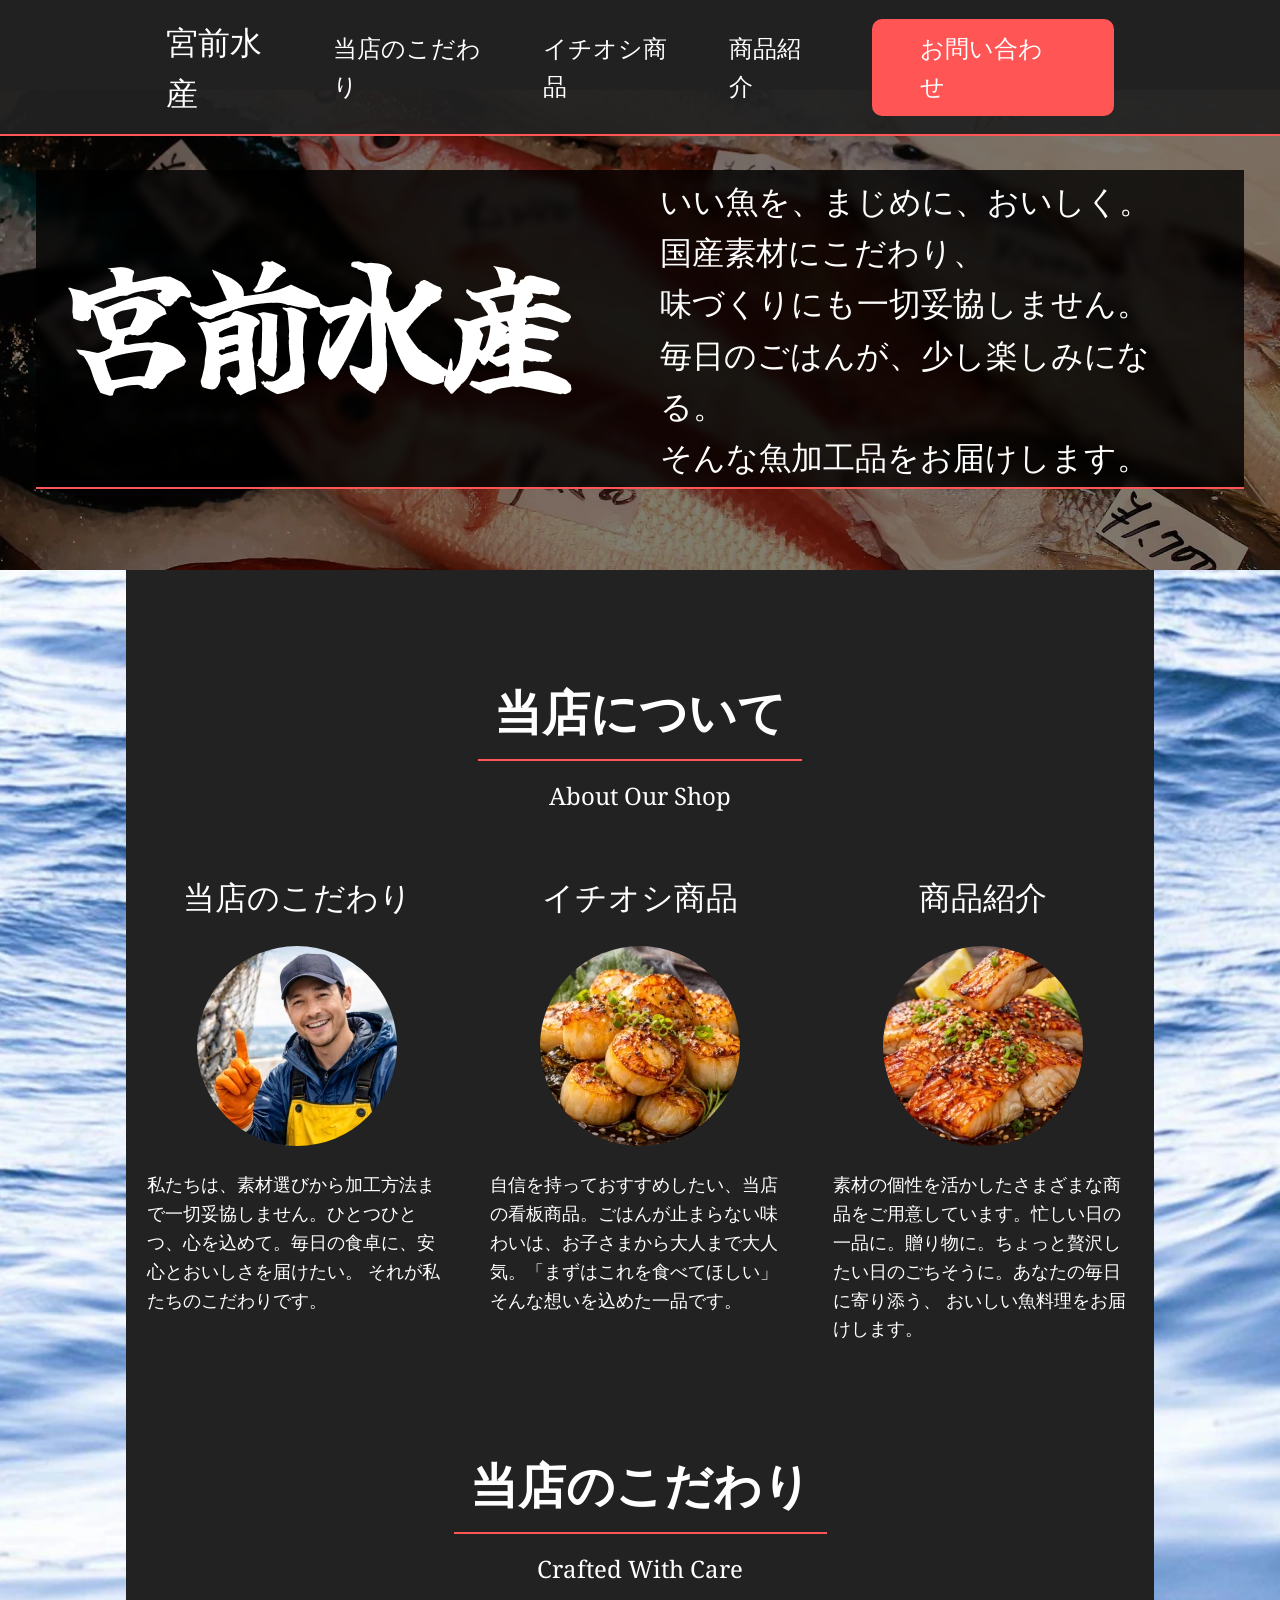
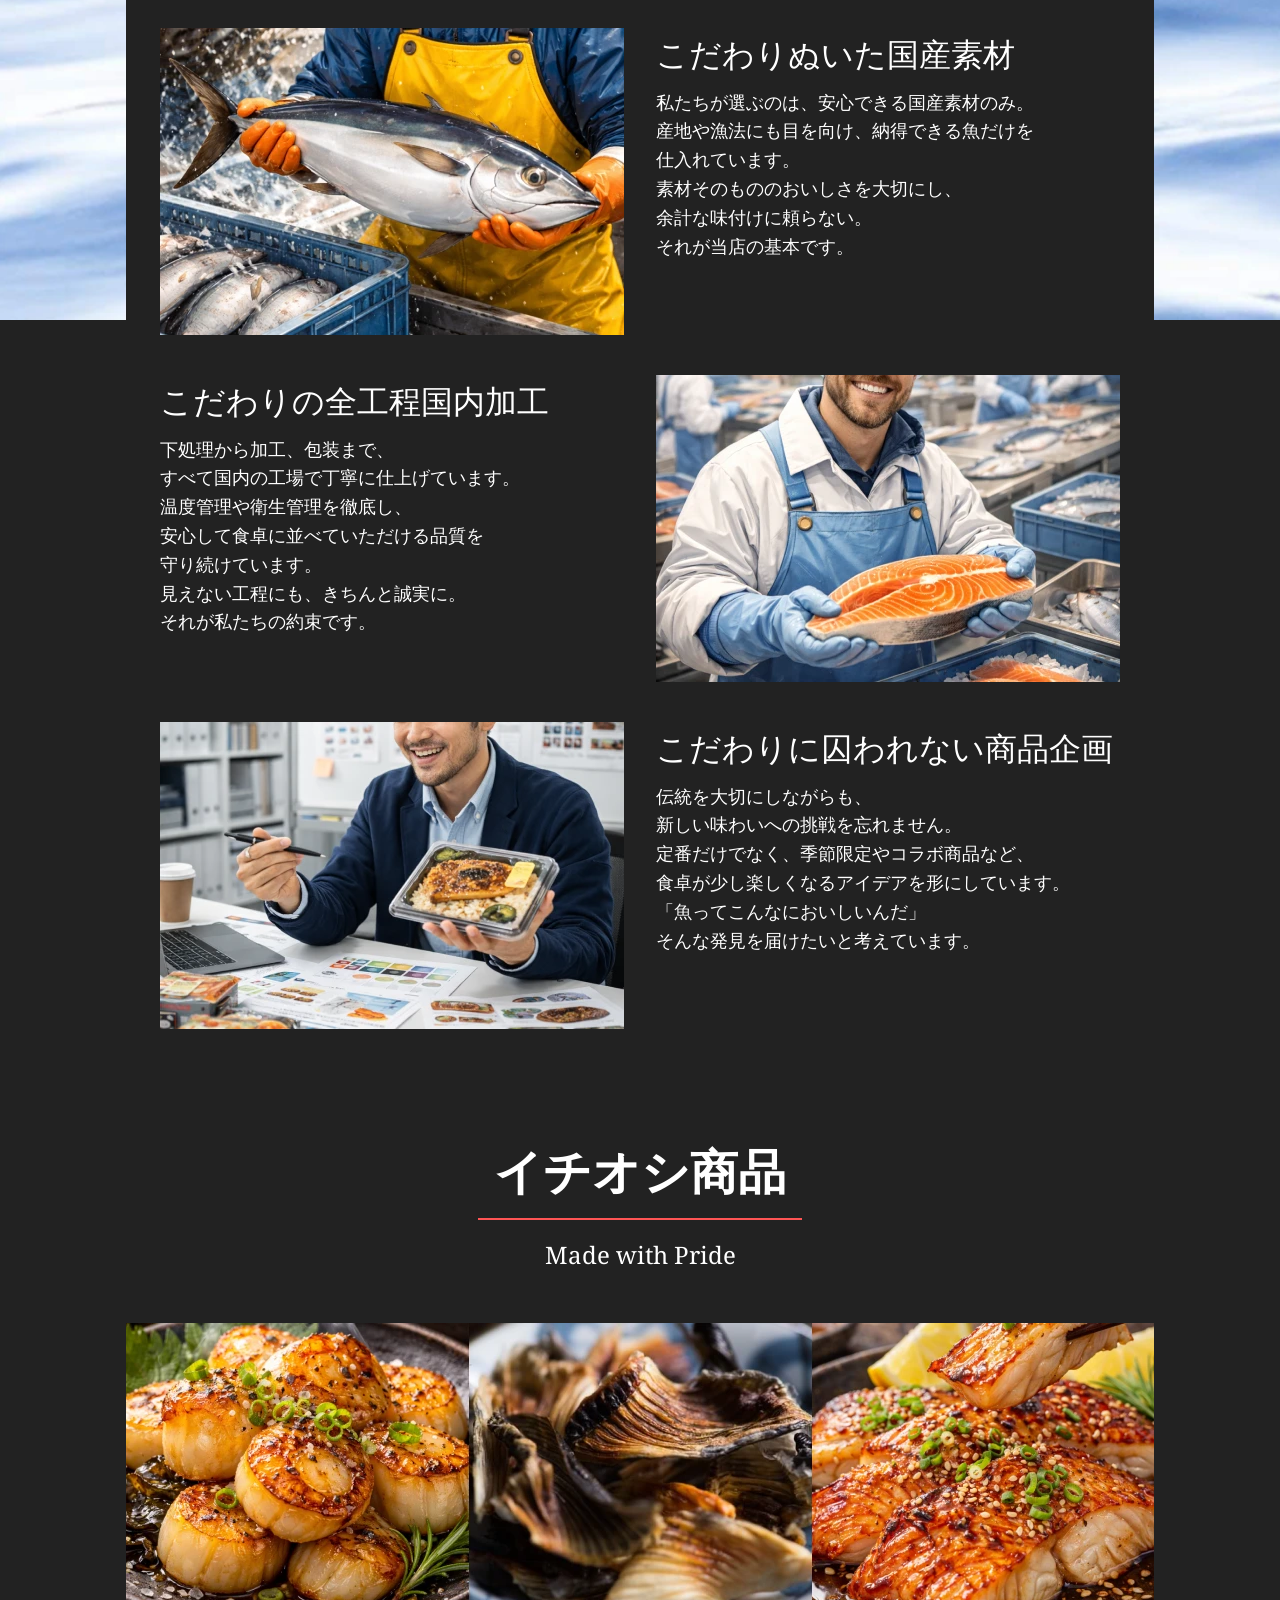
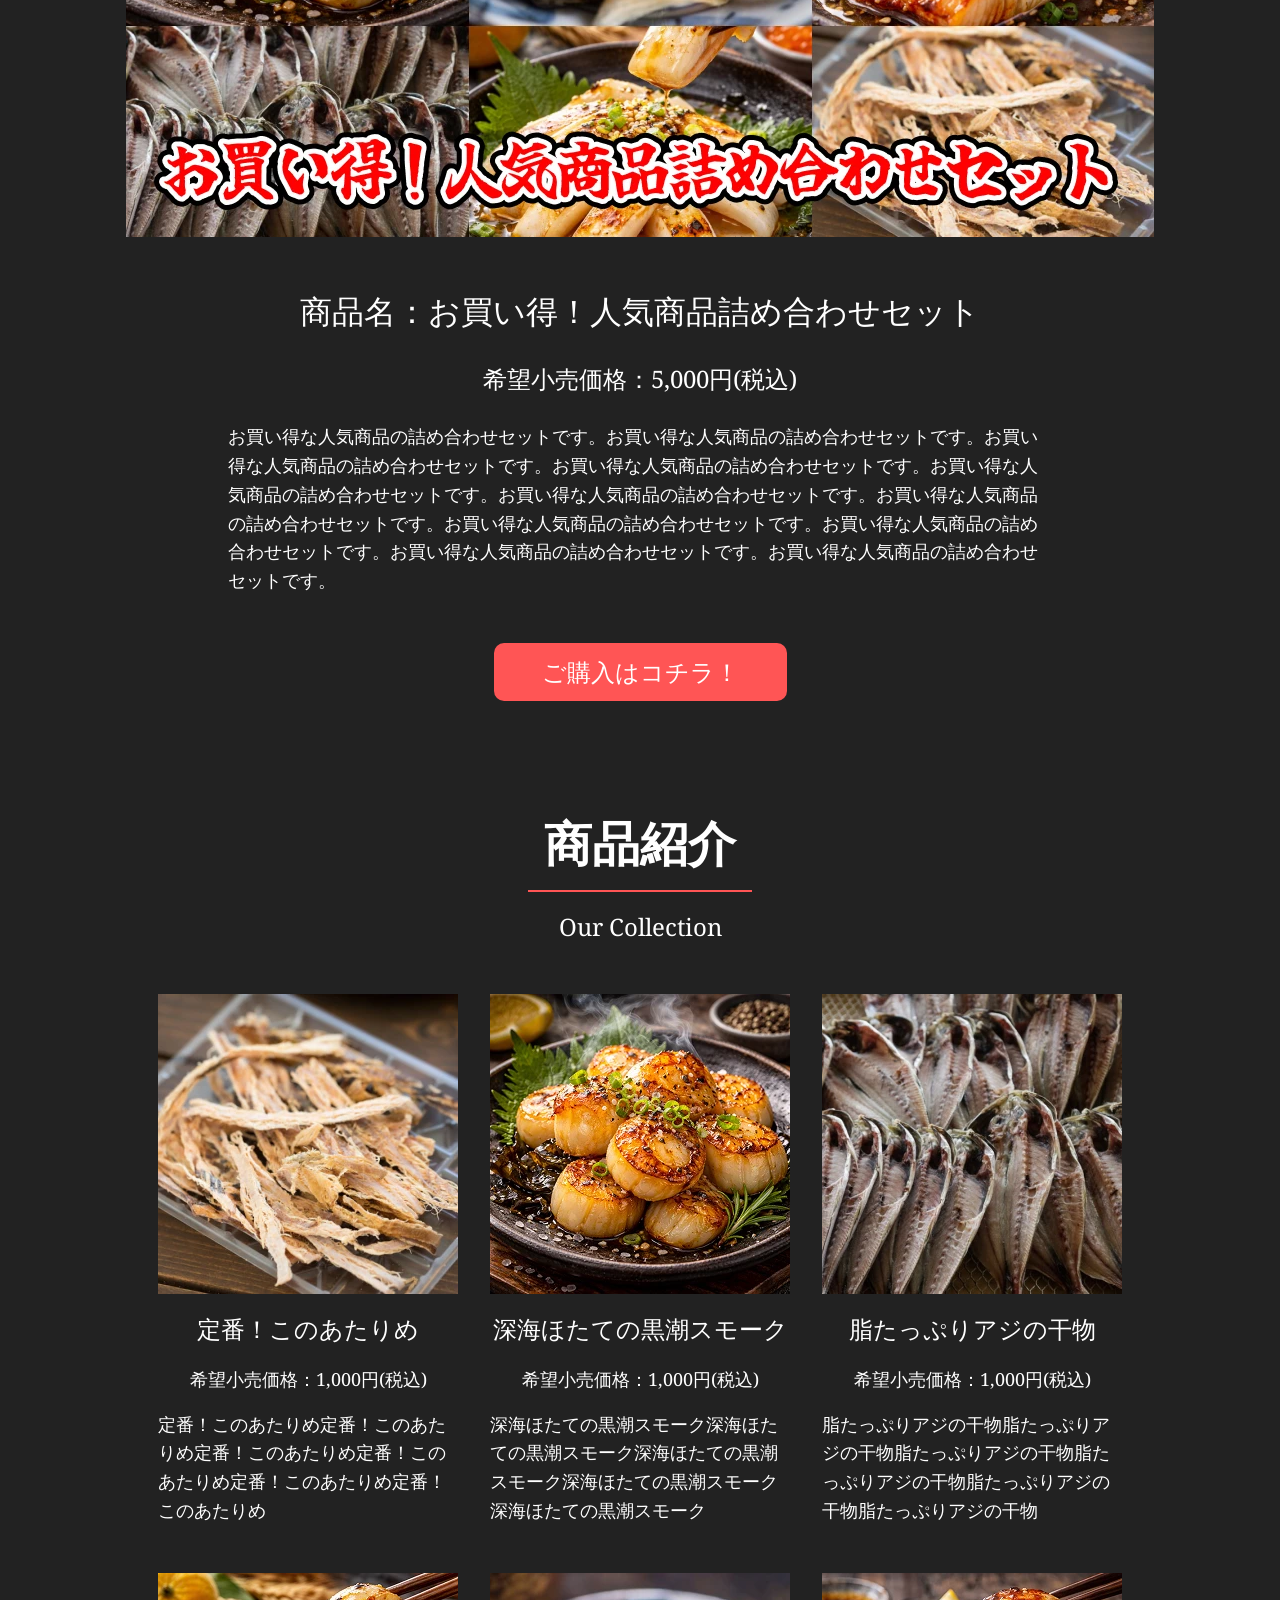
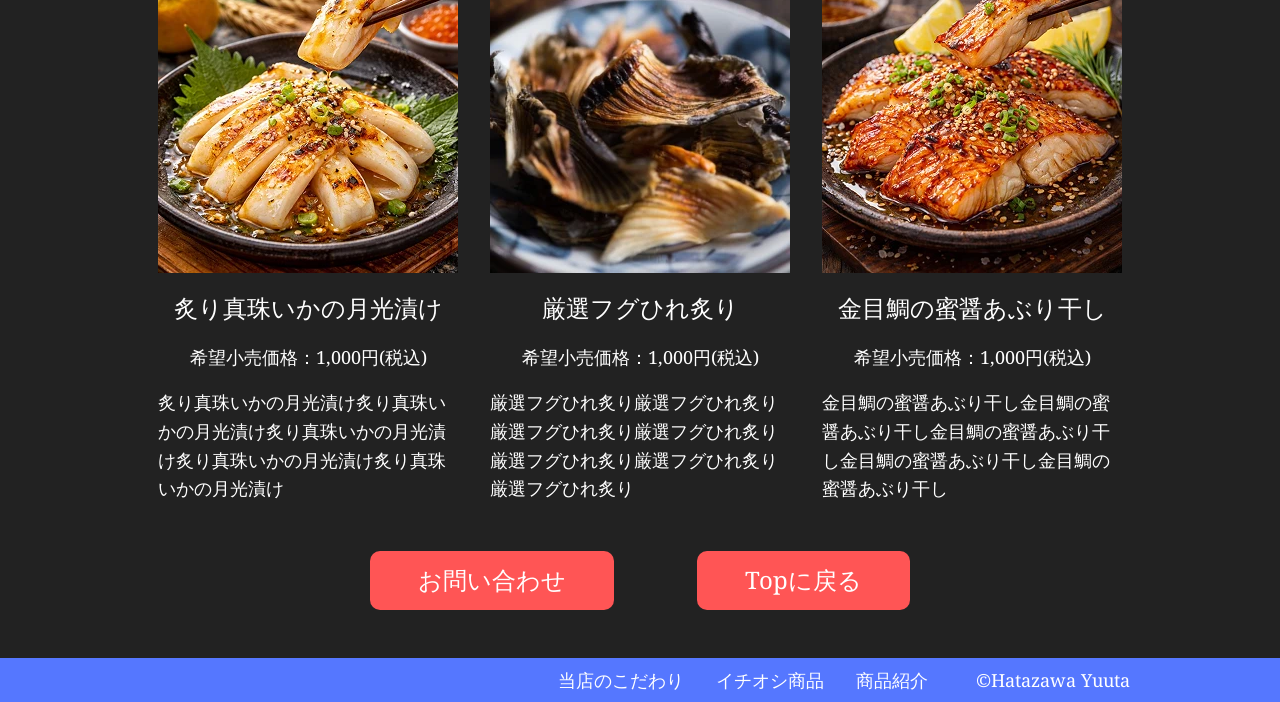
==== miyamae/index.html @ 33428ae4 "Add files via upload" ====
<!doctype html>
<html lang="jp">
  <head>
    <meta charset="UTF-8" />
    <meta name="viewport" content="width=device-width, initial-scale=1.0" />
    <title>宮前水産</title>
    <link rel="stylesheet" href="css/destyle.css" />
    <link rel="stylesheet" href="css/style.css" />
    <link rel="preconnect" href="https://fonts.googleapis.com" />
    <link rel="preconnect" href="https://fonts.gstatic.com" crossorigin />
    <link
      href="https://fonts.googleapis.com/css2?family=Noto+Serif:ital,wght@0,100..900;1,100..900&display=swap"
      rel="stylesheet"
    />
    <link rel="icon" href="img/favicon_miyamae.ico" />
  </head>
  <body id="js-gnav">
    <header id="top">
      <div class="width01">
        <nav class="header_nav">
          <a href="index.html"><span class="logo">宮前水産</span></a>
          <div class="nav_inner">
            <ul>
              <a href="index.html#care"><li>当店のこだわり</li></a>
              <a href="index.html#pride"><li>イチオシ商品</li></a>
              <a href="index.html#collection"><li>商品紹介</li></a>
            </ul>
            <span class="button01">お問い合わせ</span>
          </div>
          <div class="humwrap" id="js-gnav-button">
            <span class="humbutton">
              <span class="hum01"></span>
              <span class="hum02"></span>
              <span class="hum03"></span>
            </span>
          </div>
        </nav>
      </div>
    </header>
    <section class="spmenu" id="js-gnav-list">
      <nav>
        <div class="spmenu_02">
          <a href="index.html#care">
            <span class="spmenu_main">当店のこだわり</span><br />
            <span class="spmenu_sub">Crafted With Care</span></a
          >
        </div>
        <div class="spmenu_02">
          <a href="index.html#pride">
            <span class="spmenu_main">イチオシ商品</span><br />
            <span class="spmenu_sub">Made with Pride</span></a
          >
        </div>
        <div class="spmenu_02">
          <a href="index.html#collection">
            <span class="spmenu_main">商品紹介</span><br />
            <span class="spmenu_sub">Our Collection</span></a
          >
        </div>
      </nav>
    </section>
    <div class="fv_outer" id="fv">
      <section class="fv">
        <div class="fv_innner">
          <img src="img/logo.webp" alt="宮前水産" />
          <p>
            いい魚を、まじめに、おいしく。 <br />
            国産素材にこだわり、<br />
            味づくりにも一切妥協しません。<br />
            毎日のごはんが、少し楽しみになる。<br />
            そんな魚加工品をお届けします。
          </p>
        </div>
      </section>
    </div>
    <div class="width01">
      <div class="bg">
        <div class="width02">
          <section class="about" id="about">
            <h2>当店について</h2>
            <p class="h2sub">About Our Shop</p>
            <div class="about_wrap">
              <section class="about_02">
                <a href="index.html#care">
                  <div class="about_link">
                    <h3>当店のこだわり</h3>
                    <div class="about_img">
                      <img src="img/about_01.webp" alt="" />
                    </div>
                    <p>
                      私たちは、素材選びから加工方法まで一切妥協しません。ひとつひとつ、心を込めて。毎日の食卓に、安心とおいしさを届けたい。
                      それが私たちのこだわりです。
                    </p>
                  </div></a
                >
              </section>
              <section class="about_02">
                <a href="index.html#pride">
                  <div class="about_link">
                    <h3>イチオシ商品</h3>
                    <div class="about_img">
                      <img src="img/about_02.webp" alt="" />
                    </div>
                    <p>
                      自信を持っておすすめしたい、当店の看板商品。ごはんが止まらない味わいは、お子さまから大人まで大人気。「まずはこれを食べてほしい」そんな想いを込めた一品です。
                    </p>
                  </div></a
                >
              </section>
              <section class="about_02">
                <a href="index.html#collection">
                  <div class="about_link">
                    <h3>商品紹介</h3>
                    <div class="about_img">
                      <img src="img/about_03.webp" alt="" />
                    </div>
                    <p>
                      素材の個性を活かしたさまざまな商品をご用意しています。忙しい日の一品に。贈り物に。ちょっと贅沢したい日のごちそうに。あなたの毎日に寄り添う、
                      おいしい魚料理をお届けします。
                    </p>
                  </div></a
                >
              </section>
            </div>
          </section>
          <section class="care" id="care">
            <h2>当店のこだわり</h2>
            <p class="h2sub">Crafted With Care</p>
            <div class="care_wrap">
              <div class="care_02">
                <img src="img/care_01.webp" alt="" />
                <div class="care_txt">
                  <h3>こだわりぬいた国産素材</h3>
                  <div class="care_sp">
                    <p>
                      私たちが選ぶのは、安心できる国産素材のみ。<br />
                      産地や漁法にも目を向け、納得できる魚だけを<br />仕入れています。<br />
                      素材そのもののおいしさを大切にし、<br />
                      余計な味付けに頼らない。<br />
                      それが当店の基本です。
                    </p>
                  </div>
                </div>
              </div>
              <div class="care_02 care_02_re">
                <img src="img/care_02.webp" alt="" />
                <div class="care_txt">
                  <h3>こだわりの全工程国内加工</h3>
                  <div class="care_sp">
                    <p>
                      下処理から加工、包装まで、<br />
                      すべて国内の工場で丁寧に仕上げています。<br />
                      温度管理や衛生管理を徹底し、<br />
                      安心して食卓に並べていただける品質を
                      <br />守り続けています。<br />
                      見えない工程にも、きちんと誠実に。<br />
                      それが私たちの約束です。
                    </p>
                  </div>
                </div>
              </div>
              <div class="care_02">
                <img src="img/care_03.webp" alt="" />
                <div class="care_txt">
                  <h3>こだわりに囚われない商品企画</h3>
                  <div class="care_sp">
                    <p>
                      伝統を大切にしながらも、<br />
                      新しい味わいへの挑戦を忘れません。<br />
                      定番だけでなく、季節限定やコラボ商品など、<br />
                      食卓が少し楽しくなるアイデアを形にしています。<br />
                      「魚ってこんなにおいしいんだ」<br />
                      そんな発見を届けたいと考えています。
                    </p>
                  </div>
                </div>
              </div>
            </div>
          </section>

          <section class="pride" id="pride">
            <h2>イチオシ商品</h2>
            <p class="h2sub">Made with Pride</p>
            <a href="page01.html"> <img src="img/pride_01.webp" alt="" /></a>
            <div class="pride_txt">
              <h3>商品名：お買い得！人気商品詰め合わせセット</h3>
              <span>希望小売価格：5,000円(税込)</span>
              <p>
                お買い得な人気商品の詰め合わせセットです。お買い得な人気商品の詰め合わせセットです。お買い得な人気商品の詰め合わせセットです。お買い得な人気商品の詰め合わせセットです。お買い得な人気商品の詰め合わせセットです。お買い得な人気商品の詰め合わせセットです。お買い得な人気商品の詰め合わせセットです。お買い得な人気商品の詰め合わせセットです。お買い得な人気商品の詰め合わせセットです。お買い得な人気商品の詰め合わせセットです。お買い得な人気商品の詰め合わせセットです。
              </p>
            </div>
            <div class="pride_button">
              <a href="page01.html"
                ><span class="button01">ご購入はコチラ！</span></a
              >
            </div>
          </section>
          <section class="collection" id="collection">
            <h2>商品紹介</h2>
            <p class="h2sub">Our Collection</p>
            <div class="collection_wrap01">
              <div class="collection_wrap02">
                <div class="collection02">
                  <img src="img/collection_01.webp" alt="" />
                  <h4>定番！このあたりめ</h4>
                  <span>希望小売価格：1,000円(税込)</span>
                  <p>
                    定番！このあたりめ定番！このあたりめ定番！このあたりめ定番！このあたりめ定番！このあたりめ定番！このあたりめ
                  </p>
                </div>
                <div class="collection02">
                  <img src="img/collection_02.webp" alt="" />
                  <h4>深海ほたての黒潮スモーク</h4>
                  <span>希望小売価格：1,000円(税込)</span>
                  <p>
                    深海ほたての黒潮スモーク深海ほたての黒潮スモーク深海ほたての黒潮スモーク深海ほたての黒潮スモーク深海ほたての黒潮スモーク
                  </p>
                </div>

                <div class="collection02">
                  <img src="img/collection_03.webp" alt="" />
                  <h4>脂たっぷりアジの干物</h4>
                  <span>希望小売価格：1,000円(税込)</span>
                  <p>
                    脂たっぷりアジの干物脂たっぷりアジの干物脂たっぷりアジの干物脂たっぷりアジの干物脂たっぷりアジの干物脂たっぷりアジの干物
                  </p>
                </div>
              </div>
              <div class="collection_wrap02">
                <div class="collection02">
                  <img src="img/collection_04.webp" alt="" />
                  <h4>炙り真珠いかの月光漬け</h4>
                  <span>希望小売価格：1,000円(税込)</span>
                  <p>
                    炙り真珠いかの月光漬け炙り真珠いかの月光漬け炙り真珠いかの月光漬け炙り真珠いかの月光漬け炙り真珠いかの月光漬け
                  </p>
                </div>
                <div class="collection02">
                  <img src="img/collection_05.webp" alt="" />
                  <h4>厳選フグひれ炙り</h4>
                  <span>希望小売価格：1,000円(税込)</span>
                  <p>
                    厳選フグひれ炙り厳選フグひれ炙り厳選フグひれ炙り厳選フグひれ炙り厳選フグひれ炙り厳選フグひれ炙り厳選フグひれ炙り
                  </p>
                </div>

                <div class="collection02">
                  <img src="img/collection_06.webp" alt="" />
                  <h4>金目鯛の蜜醤あぶり干し</h4>
                  <span>希望小売価格：1,000円(税込)</span>
                  <p>
                    金目鯛の蜜醤あぶり干し金目鯛の蜜醤あぶり干し金目鯛の蜜醤あぶり干し金目鯛の蜜醤あぶり干し金目鯛の蜜醤あぶり干し
                  </p>
                </div>
              </div>
            </div>
          </section>
          <section class="nav_button">
            <nav>
              <span class="button01">お問い合わせ</span>
              <div class="sp_br"></div>
              <span class="button01"
                ><a href="index.html#fv">Topに戻る</a></span
              >
            </nav>
          </section>
        </div>
      </div>
    </div>
    <footer>
      <div class="footer_inner">
        <nav>
          <ul>
            <li>当店のこだわり</li>
            <li>イチオシ商品</li>
            <li>商品紹介</li>
          </ul>
          <a href="../index.html"> <span>&copy;Hatazawa Yuuta</span></a>
        </nav>
      </div>
    </footer>
    <script src="js/script.js"></script>
  </body>
</html>
---- miyamae/css/destyle.css ----
/*! destyle.css v4.0.1 | MIT License | https://github.com/nicolas-cusan/destyle.css */

/* Reset box-model and set borders */
/* ============================================ */

*,
::before,
::after {
  box-sizing: border-box;
  border-style: solid;
  border-width: 0;
  min-width: 0;
}

/* Document */
/* ============================================ */

/**
 * 1. Correct the line height in all browsers.
 * 2. Prevent adjustments of font size after orientation changes in iOS.
 * 3. Remove gray overlay on links for iOS.
 */

html {
  line-height: 1.15; /* 1 */
  -webkit-text-size-adjust: 100%; /* 2 */
  -webkit-tap-highlight-color: transparent; /* 3*/
}

/* Sections */
/* ============================================ */

/**
 * Remove the margin in all browsers.
 */

body {
  margin: 0;
}

/**
 * Render the `main` element consistently in IE.
 */

main {
  display: block;
}

/* Vertical rhythm */
/* ============================================ */

p,
table,
blockquote,
address,
pre,
iframe,
form,
figure,
dl {
  margin: 0;
}

/* Headings */
/* ============================================ */

h1,
h2,
h3,
h4,
h5,
h6 {
  font-size: inherit;
  font-weight: inherit;
  margin: 0;
}

/* Lists (enumeration) */
/* ============================================ */

ul,
ol {
  margin: 0;
  padding: 0;
  list-style: none;
}

/* Lists (definition) */
/* ============================================ */

dt {
  font-weight: bold;
}

dd {
  margin-left: 0;
}

/* Grouping content */
/* ============================================ */

/**
 * 1. Add the correct box sizing in Firefox.
 * 2. Show the overflow in Edge and IE.
 */

hr {
  box-sizing: content-box; /* 1 */
  height: 0; /* 1 */
  overflow: visible; /* 2 */
  border-top-width: 1px;
  margin: 0;
  clear: both;
  color: inherit;
}

/**
 * 1. Correct the inheritance and scaling of font size in all browsers.
 * 2. Correct the odd `em` font sizing in all browsers.
 */

pre {
  font-family: monospace, monospace; /* 1 */
  font-size: inherit; /* 2 */
}

address {
  font-style: inherit;
}

/* Text-level semantics */
/* ============================================ */

/**
 * Remove the gray background on active links in IE 10.
 */

a {
  background-color: transparent;
  text-decoration: none;
  color: inherit;
}

/**
 * 1. Remove the bottom border in Chrome 57-
 * 2. Add the correct text decoration in Chrome, Edge, IE, Opera, and Safari.
 */

abbr[title] {
  text-decoration: underline dotted; /* 2 */
}

/**
 * Add the correct font weight in Chrome, Edge, and Safari.
 */

b,
strong {
  font-weight: bolder;
}

/**
 * 1. Correct the inheritance and scaling of font size in all browsers.
 * 2. Correct the odd `em` font sizing in all browsers.
 */

code,
kbd,
samp {
  font-family: monospace, monospace; /* 1 */
  font-size: inherit; /* 2 */
}

/**
 * Add the correct font size in all browsers.
 */

small {
  font-size: 80%;
}

/**
 * Prevent `sub` and `sup` elements from affecting the line height in
 * all browsers.
 */

sub,
sup {
  font-size: 75%;
  line-height: 0;
  position: relative;
  vertical-align: baseline;
}

sub {
  bottom: -0.25em;
}

sup {
  top: -0.5em;
}

/* Replaced content */
/* ============================================ */

/**
 * Prevent vertical alignment issues.
 */

svg,
img,
embed,
object,
iframe {
  vertical-align: bottom;
}

/* Forms */
/* ============================================ */

/**
 * Reset form fields to make them styleable.
 * 1. Make form elements stylable across systems iOS especially.
 * 2. Inherit text-transform from parent.
 */

button,
input,
optgroup,
select,
textarea {
  -webkit-appearance: none; /* 1 */
  appearance: none;
  vertical-align: middle;
  color: inherit;
  font: inherit;
  background: transparent;
  padding: 0;
  margin: 0;
  border-radius: 0;
  text-align: inherit;
  text-transform: inherit; /* 2 */
}

/**
 * Correct cursors for clickable elements.
 */

button,
[type='button'],
[type='reset'],
[type='submit'] {
  cursor: pointer;
}

button:disabled,
[type='button']:disabled,
[type='reset']:disabled,
[type='submit']:disabled {
  cursor: default;
}

/**
 * Improve outlines for Firefox and unify style with input elements & buttons.
 */

:-moz-focusring {
  outline: auto;
}

select:disabled {
  opacity: inherit;
}

/**
 * Remove padding
 */

option {
  padding: 0;
}

/**
 * Reset to invisible
 */

fieldset {
  margin: 0;
  padding: 0;
  min-width: 0;
}

legend {
  padding: 0;
}

/**
 * Add the correct vertical alignment in Chrome, Firefox, and Opera.
 */

progress {
  vertical-align: baseline;
}

/**
 * Remove the default vertical scrollbar in IE 10+.
 */

textarea {
  overflow: auto;
}

/**
 * Correct the cursor style of increment and decrement buttons in Chrome.
 */

[type='number']::-webkit-inner-spin-button,
[type='number']::-webkit-outer-spin-button {
  height: auto;
}

/**
 * Correct the outline style in Safari.
 */

[type='search'] {
  outline-offset: -2px; /* 1 */
}

/**
 * Remove the inner padding in Chrome and Safari on macOS.
 */

[type='search']::-webkit-search-decoration {
  -webkit-appearance: none;
}

/**
 * 1. Correct the inability to style clickable types in iOS and Safari.
 * 2. Fix font inheritance.
 */

::-webkit-file-upload-button {
  -webkit-appearance: button; /* 1 */
  font: inherit; /* 2 */
}

/**
 * Fix appearance for Firefox
 */
[type='number'] {
  -moz-appearance: textfield;
}

/**
 * Clickable labels
 */

label[for] {
  cursor: pointer;
}

/* Interactive */
/* ============================================ */

/*
 * Add the correct display in Edge, IE 10+, and Firefox.
 */

details {
  display: block;
}

/*
 * Add the correct display in all browsers.
 */

summary {
  display: list-item;
}

/*
 * Remove outline for editable content.
 */

[contenteditable]:focus {
  outline: auto;
}

/* Tables */
/* ============================================ */

/**
1. Correct table border color inheritance in all Chrome and Safari.
*/

table {
  border-color: inherit; /* 1 */
  border-collapse: collapse;
}

caption {
  text-align: left;
}

td,
th {
  vertical-align: top;
  padding: 0;
}

th {
  text-align: left;
  font-weight: bold;
}
---- miyamae/css/style.css ----
@charset "UTF-8";
* {
  box-sizing: border-box;
  margin: 0;
  padding: 0;
}
html {
  font-size: 62.5%;
  scroll-behavior: smooth;
}
body {
  font-family: 'Noto Serif', serif;
  font-optical-sizing: auto;
  background: #222;
  color: #fff;
  line-height: 1.6;
}
/* 汎用 */
.width01 {
  max-width: 1440px;
  margin: 0 auto;
}

.width02 {
  width: 1028px;
  margin: 0 auto;
}

.button01 {
  background: #f55;
  font-size: 2.4rem;
  padding: 10px 48px;
  border-radius: 10px;
  display: inline-block;
  cursor: pointer;
  transition: 0.2s;
}

.button01:hover {
  background: #f77;
}

.button_link {
  content: '';
}

h2 {
  font-size: 4.8rem;
  font-weight: bold;
  border-bottom: #f55 2px solid;
  margin-bottom: 16px;
  display: inline-block;
  padding: 8px 16px;
}

.h2sub {
  font-size: 2.4rem;
}

.bg {
  background: #00f;
  background: url('../img/bg_01.webp') no-repeat fixed;
  background-size: cover;
}

h3 {
  font-size: 3.2rem;
}

.sp_br {
  display: none;
}
/* 汎用sp */
@media (width<=768px) {
  h2 {
    font-size: 3.2rem;
    border-bottom: #f55 1px solid;
  }

  .h2sub {
    font-size: 1.6rem;
  }
  .width01 {
    max-width: 100%;
  }

  .width02 {
    width: 100%;
  }
  h3 {
    font-size: 2.4rem;
  }
  body {
    width: 100%;
  }
  .sp_br {
    display: block;
  }
}
/* ヘッダー */
header {
  display: flex;
  border-bottom: #f55 2px solid;
  width: 100%;
  background: #222e;
  z-index: 30;
  position: fixed;
  top: 0;
  left: 50%;
  transform: translate(-50%, 0);
}

.logo {
  font-size: 3.2rem;
}

.header_nav {
  display: flex;
  justify-content: space-between;
  padding: 16px 40px;
  align-items: center;
  width: 1028px;
  margin: 0 auto;
}

header nav ul {
  display: flex;
  font-size: 2.4rem;
  margin-right: 48px;
  /* align-items: center; */
}

header nav ul li {
  padding-left: 40px;
}

.nav_inner {
  display: flex;
  align-items: center;
}
/* ヘッダーsp */
@media (width<=768px) {
  .nav_inner {
    display: none;
  }
  header {
    border-bottom: #f55 1px solid;
    width: 100%;
  }
  .header_nav {
    padding: 8px 24px;
    width: 100%;
  }
  .logo {
    margin-left: -45vw;
  }
}
@media (width<=425px) {
  .logo {
    margin-left: -43vw;
  }
}

/* fv */

.fv_outer {
  display: flex;
  width: 100%;
  padding-top: 90px;
}
.fv {
  width: 1440px;
  /* width: 100%; */
  height: 480px;
  background: url('../img/fv_pc.webp') no-repeat;
  /* display: flex; */
  /* margin-top: 90px; */
  margin: 0 auto;
  /* display: block; */
}
.fv img {
  width: 504px;
  height: 135px;
  margin-right: 88px;
}

.fv_innner {
  display: flex;
  margin: 80px auto 0;
  /* margin-top: 80px; */
  align-items: center;
  padding: 32px;
  background: #000c;
  border-bottom: #f55 2px solid;
  backdrop-filter: blur(4px);
  width: 1208px;
  height: 319px;
}

.fv p {
  font-size: 3.2rem;
  width: 544px;
}

/* fvsp */
@media (width<=768px) {
  .fv_outer {
    padding-top: 67px;
  }
  .fv {
    width: 100%;
    height: auto;
    background: url('../img/fv_pc.webp') no-repeat;
  }
  .fv img {
    width: 256px;
    height: auto;
    margin-right: 0;
    margin-bottom: 24px;
  }
  .fv_innner {
    display: block;
    margin: 34px auto 34px;
    padding: 24px;
    border-bottom: #f55 1px solid;
    width: 90%;
    height: auto;
    text-align: center;
  }
  .fv p {
    font-size: 1.8rem;
    width: auto;
  }
}

/* 当店について */
.about {
  margin: 0 auto;
  padding-top: 96px;
  text-align: center;
  background: #222;
  width: 100%;
}

.about_wrap {
  display: flex;
  margin: 48px 0 auto;
}

.about_02 {
  width: 300px;
  margin: 0 auto;
}

.about_link {
  content: '';
}

.about h3 {
  margin: 8px 0;
}

.about_img {
  width: 200px;
  height: 200px;
  margin: 24px auto;
  /* background-color: aqua; */
  border-radius: 50%;
}

.about_img img {
  border-radius: 50%;
}

.about_02 p {
  font-size: 1.8rem;
  text-align: left;
}
/* 当店についてsp */

@media (width<=768px) {
  .about {
    padding-top: 24px;
  }
  .about_wrap {
    display: block;
    margin: 0 0 auto;
  }
  .about_02 p {
    font-size: 1.6rem;
  }
  .about_02 {
    margin-top: 24px;
  }
}
/* 当店のこだわり */

.care {
  padding-top: 96px;
  text-align: center;
  background: #222;
}

.care_wrap {
  content: '';
}

.care_02 {
  width: 960px;
  display: flex;
  margin: 0 auto;
  padding-top: 40px;
}

.care_02_re {
  flex-direction: row-reverse;
}

.care_02_re .care_txt {
  margin-right: 32px;
  margin-left: 0;
}

.care_txt {
  margin-left: 32px;
  text-align: left;
  width: 464px;
}

.care_txt p {
  font-size: 1.8rem;
  margin-top: 8px;
}

/* 当店のこだわりsp */
@media (width<=768px) {
  .care {
    padding-top: 24px;
  }

  .care_02 {
    width: 100%;
    display: block;
    margin: 0 auto;
    padding-top: 24px;
  }
  .care img {
    width: 100%;
  }
  .care_txt {
    margin: 24px auto 0;
    text-align: center;
    width: 90%;
  }

  .care_sp {
    display: flex;
  }
  .care_txt p {
    font-size: 1.6rem;
    text-align: left;
    margin: 16px auto 0;
  }
  .care_02_re {
    flex-direction: row;
  }

  .care_02_re .care_txt {
    margin-right: auto;
    margin-left: auto;
  }
}
/* イチオシ商品 */
.pride {
  padding-top: 96px;
  text-align: center;
  background: #222;
}

.pride img {
  margin: 48px 0;
}

.pride h3 {
  margin-bottom: 24px;
}

.pride span {
  font-size: 2.4rem;
}

.pride_txt p {
  margin-top: 24px;
  font-size: 1.8rem;
  text-align: left;
}

.pride_txt {
  width: 824px;
  margin: 0 auto;
}

.pride_button {
  margin-top: 48px;
}
/* イチオシ商品sp */
@media (width<=768px) {
  .pride {
    padding-top: 24px;
  }
  .pride img {
    margin: 24px 0;
    width: 100%;
  }
  .pride_txt {
    width: 85%;
    margin: 0 auto;
  }
  .pride h3 {
    margin-bottom: 8px;
  }
  .pride_txt p {
    margin-top: 8px;
    font-size: 1.6rem;
  }
  .pride span {
    font-size: 1.8rem;
  }
  .pride_button {
    margin-top: 24px;
  }
}
/* 商品紹介 */
.collection {
  padding-top: 96px;
  text-align: center;
  background: #222;
}

.collection_wrap01 {
  width: 964px;
  margin: 0 auto;
}

.collection_wrap02 {
  margin-top: 48px;
  display: flex;
  justify-content: space-between;
}

.collection02 {
  width: 300px;
}

h4 {
  font-size: 2.4rem;
  margin: 16px 0;
}

.collection02 span {
  font-size: 1.8rem;
}

.collection02 p {
  font-size: 1.8rem;
  text-align: left;
  margin-top: 16px;
}

/* 商品紹介sp */

@media (width<=768px) {
  .collection {
    padding-top: 24px;
  }
  .collection_wrap01 {
    width: 100%;
  }
  .collection_wrap02 {
    margin-top: 0;
    display: block;
  }
  .collection02 {
    margin: 0 auto;
    margin-top: 24px;
  }
  h4 {
    font-size: 2.4rem;
    margin: 8px 0;
  }
  .collection02 p {
    font-size: 1.6rem;
    margin-top: 8px;
  }
}
/* ナビボタン */
.nav_button {
  padding: 48px 0;
  text-align: center;
  background: #222;
  margin: 0 auto;
}
/* 最初のボタンの右マージン */
.nav_button .button01:first-child {
  margin-right: 80px;
}

/* ナビボタンsp */
@media (width<=768px) {
  .nav_button .button01:first-child {
    margin-right: 0;
    margin-bottom: 24px;
  }
}
/* フッター */

footer {
  background-color: #57f;
  width: 100%;
}

.footer_inner {
  width: 1028px;
  margin: 0 auto;
  padding: 8px 24px;
}

footer nav {
  display: flex;
  font-size: 1.8rem;
  justify-content: right;
}

footer ul {
  display: flex;
}

footer span {
  margin-left: 48px;
}

footer li {
  margin-left: 32px;
}

/* フッターsp */
@media (width<=768px) {
  footer ul {
    display: none;
  }
  .footer_inner {
    width: 100%;
    margin: 0 auto;
    padding: 8px 24px;
  }
}

/* ハンバーガーメニュー */
.humwrap {
  position: relative;
  display: block;
  margin-right: -45vw;
  width: 38px;
  height: 30px;
  cursor: pointer;
  display: none;
}
/* @media (width<=600px) {
  .humwrap {
    margin-right: -45vw;
  }
}
@media (width<=425px) {
  .humwrap {
    margin-right: -45vw;
  }
} */

@media (width<=768px) {
  .humwrap {
    display: block;
  }
}
.hum01 {
  width: 38px;
  height: 4px;
  position: absolute;
  transition: all 0.5s;
  /* background: #57f; */
  border: #57f 2px solid;
}

.hum02 {
  width: 34px;
  height: 4px;
  transition: all 0.5s;
  position: absolute;
  top: 13px;
  left: 2px;
  /* background: #57f; */
  border: #57f 2px solid;
}

.hum03 {
  width: 38px;
  height: 4px;
  transition: all 0.5s;
  position: absolute;
  top: 26px;
  /* background: #57f; */
  border: #57f 2px solid;
}
/* 各種isopenで動かす */
.is-open .hum01 {
  transform: rotate(45deg);
  top: 7px;
  left: 30px;
  width: 10px;
  height: 10px;
  background-color: #57f0;
  border: #57f 2px solid;
}

.is-open .hum02 {
  transform: rotate(45deg);
  top: 5px;
  /* left: 2px; */
  width: 25px;
  height: 25px;
  background-color: #57f0;
  border: #57f 2px solid;
  border-radius: 50% 0 50% 0;
}

.is-open .hum03 {
  transform: rotate(45deg);
  top: 18px;
  left: 30px;
  width: 10px;
  height: 10px;
  background-color: #57f0;
  border: #57f 2px solid;
}

/* スマホナビ */

.spmenu {
  /* display: none; */
  position: fixed;
  margin-top: 68px;
  padding: 48px 0;
  z-index: 20;
  width: 100%;
  text-align: center;
  background-color: #222d;
  top: -100vh;
  transition: all 0.5s;
}

.spmenu_02 {
  /* display: block; */
  margin-top: 36px;
}

.spmenu_main {
  font-size: 2.4rem;
  font-weight: bold;
}
.spmenu_sub {
  font-size: 1.8rem;
}

.is-open .spmenu {
  display: block;
  top: 0;
}

/* サブページ */
.subpage {
  width: 1028px;
  background: #222;
  padding-top: 80px;
  text-align: center;
}

.subpage img {
  width: 800px;
  margin: 32px 0;
}

.subpage_wrap {
  display: flex;
  margin: 0 auto;
}

.subpage_txt {
  width: 400px;
  text-align: left;
  font-size: 1.8rem;
  margin-right: 32px;
}

.subpage_inner {
  display: flex;
}

.subpage_value {
  font-size: 3.2rem;
  text-align: left;
}

.subpage span {
  margin-top: 16px;
}

/* サブページsp */

@media (width<=768px) {
  .subpage {
    width: 100%;
    padding-top: 24px;
  }
  .subpage img {
    width: 90%;
    margin: 16px 0;
  }
  .subpage_wrap {
    display: block;
  }
  .subpage_txt {
    width: 90%;
    font-size: 1.6rem;
    margin: 0 auto;
  }
  .subpage h3 {
    font-size: 1.8rem;
  }
  .subpage_value {
    font-size: 1.8rem;
    text-align: center;
  }
  .subpage_wrap_02 {
    margin-top: 16px;
  }
}
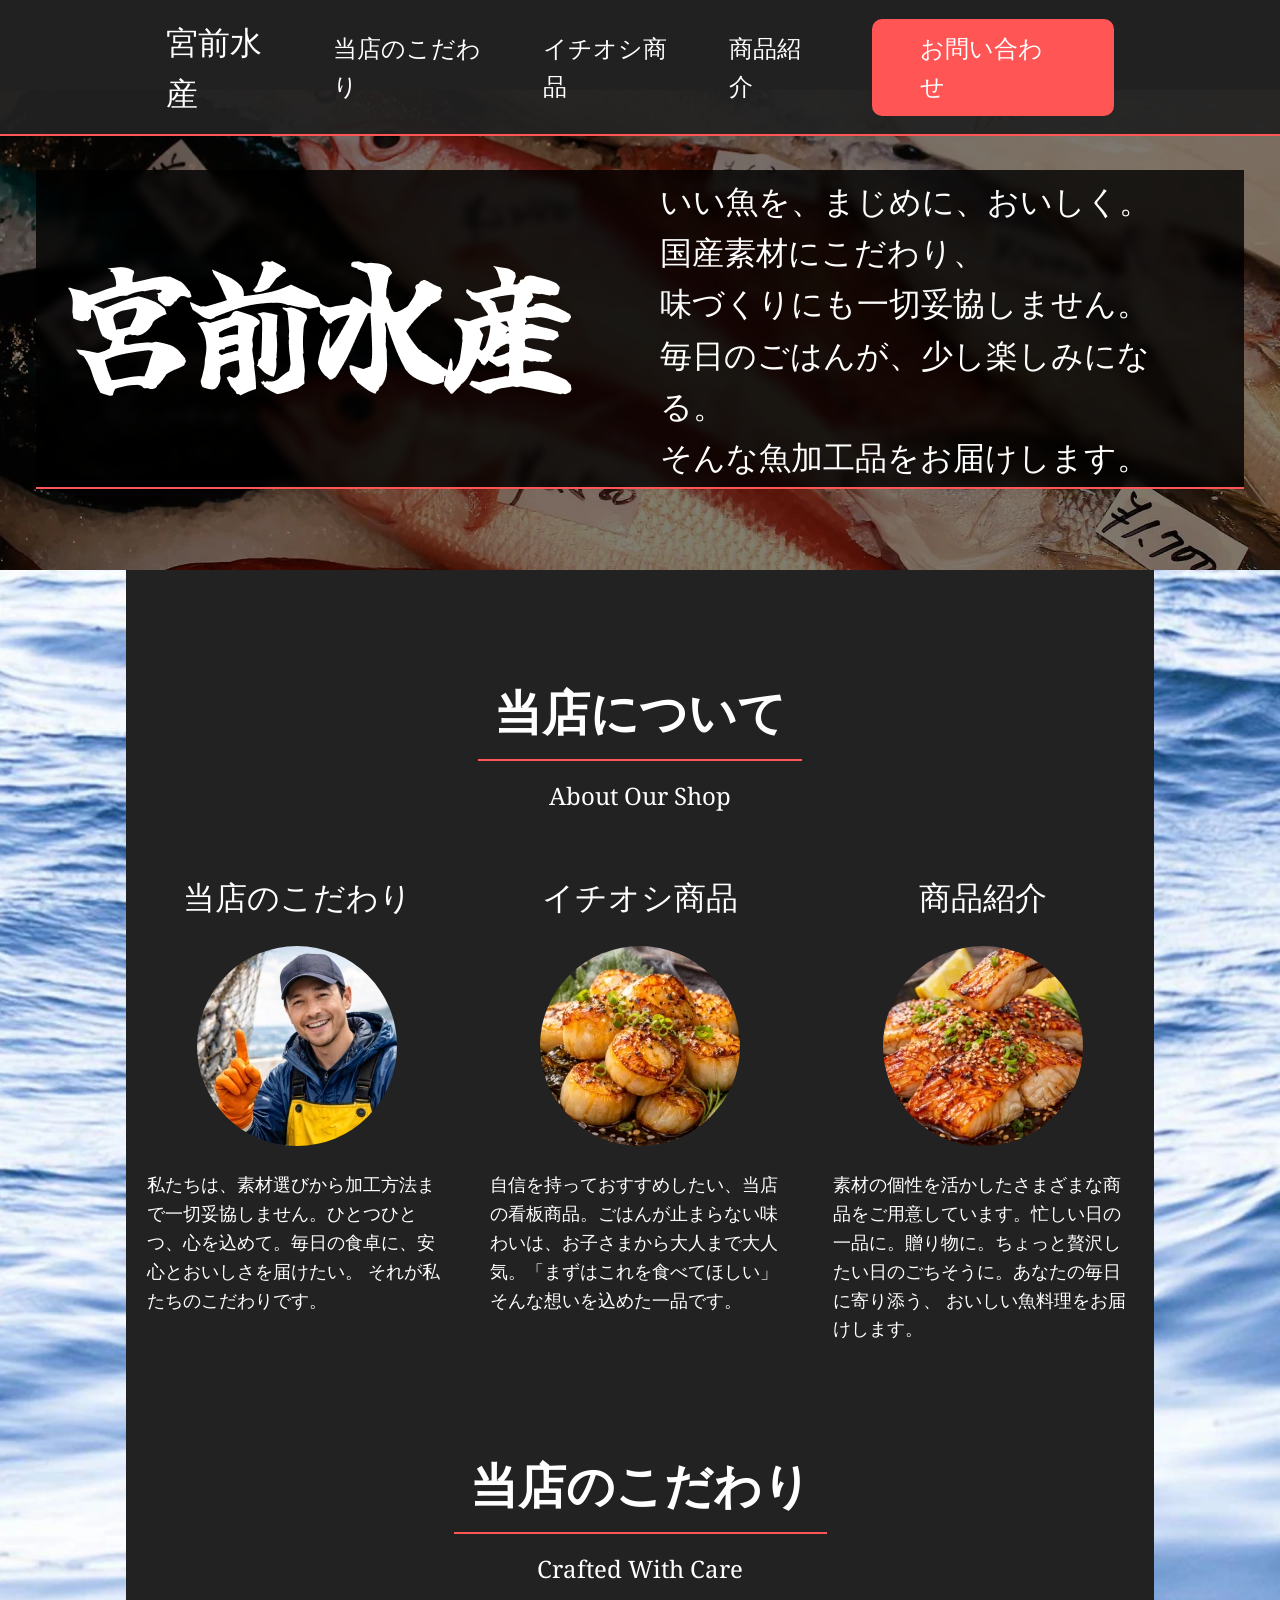
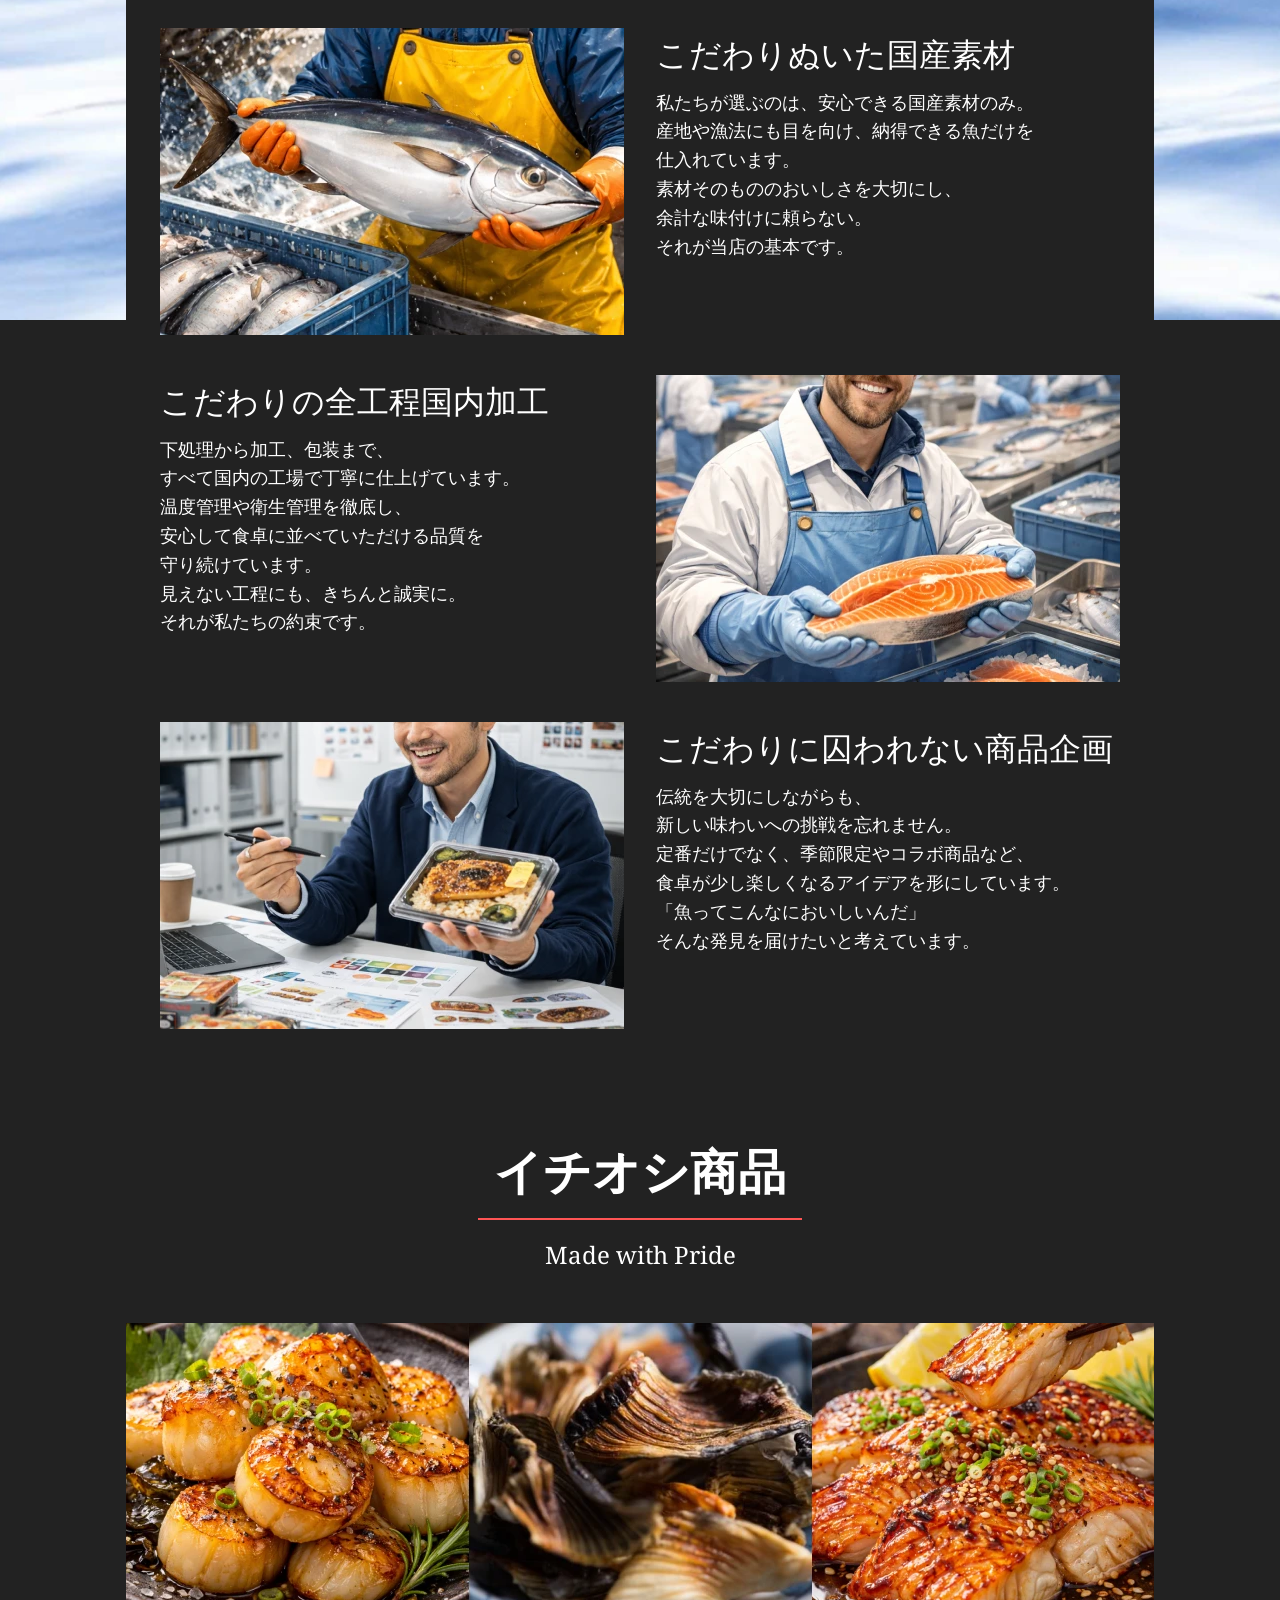
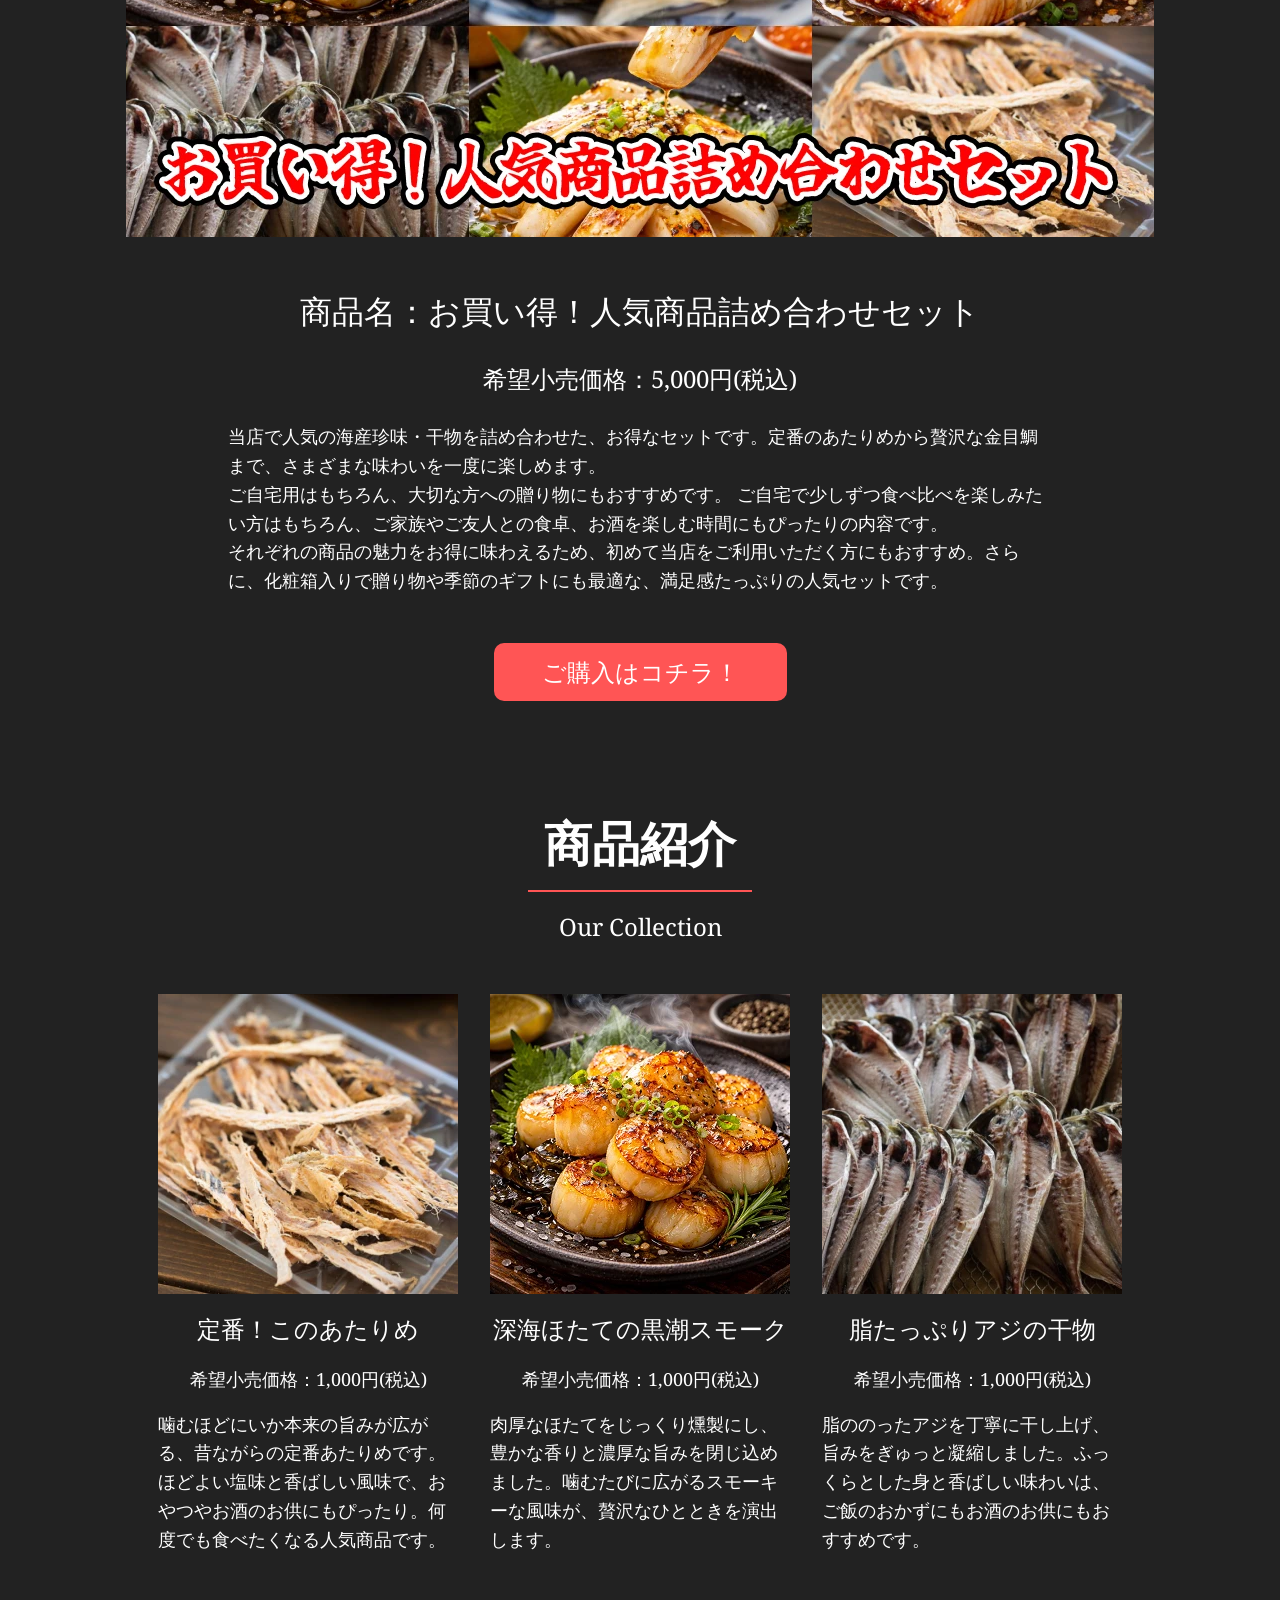
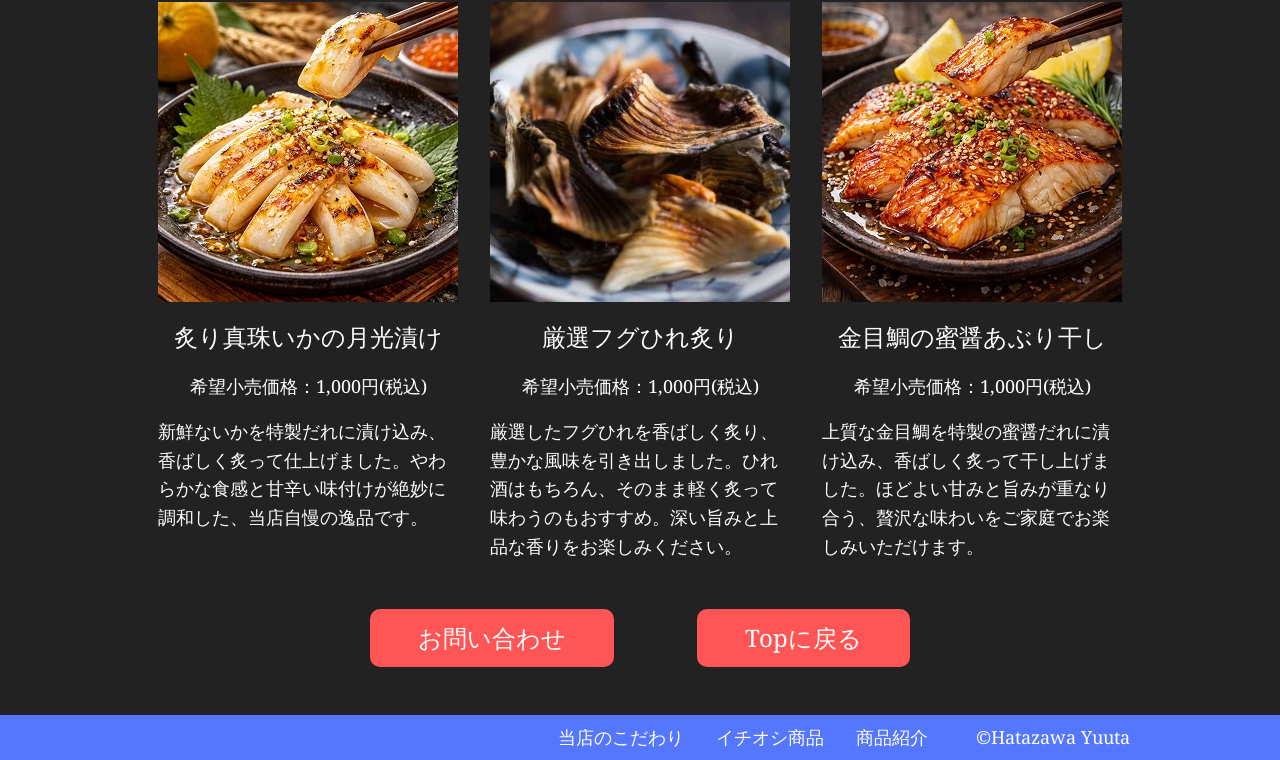
==== commit 9cc0c63f: "Add files via upload" ====
--- a/miyamae/index.html
+++ b/miyamae/index.html
@@ -186,7 +186,8 @@
               <h3>商品名：お買い得！人気商品詰め合わせセット</h3>
               <span>希望小売価格：5,000円(税込)</span>
               <p>
-                お買い得な人気商品の詰め合わせセットです。お買い得な人気商品の詰め合わせセットです。お買い得な人気商品の詰め合わせセットです。お買い得な人気商品の詰め合わせセットです。お買い得な人気商品の詰め合わせセットです。お買い得な人気商品の詰め合わせセットです。お買い得な人気商品の詰め合わせセットです。お買い得な人気商品の詰め合わせセットです。お買い得な人気商品の詰め合わせセットです。お買い得な人気商品の詰め合わせセットです。お買い得な人気商品の詰め合わせセットです。
+                当店で人気の海産珍味・干物を詰め合わせた、お得なセットです。定番のあたりめから贅沢な金目鯛まで、さまざまな味わいを一度に楽しめます。<br />ご自宅用はもちろん、大切な方への贈り物にもおすすめです。
+                ご自宅で少しずつ食べ比べを楽しみたい方はもちろん、ご家族やご友人との食卓、お酒を楽しむ時間にもぴったりの内容です。<br />それぞれの商品の魅力をお得に味わえるため、初めて当店をご利用いただく方にもおすすめ。さらに、化粧箱入りで贈り物や季節のギフトにも最適な、満足感たっぷりの人気セットです。
               </p>
             </div>
             <div class="pride_button">
@@ -205,7 +206,7 @@
                   <h4>定番！このあたりめ</h4>
                   <span>希望小売価格：1,000円(税込)</span>
                   <p>
-                    定番！このあたりめ定番！このあたりめ定番！このあたりめ定番！このあたりめ定番！このあたりめ定番！このあたりめ
+                    噛むほどにいか本来の旨みが広がる、昔ながらの定番あたりめです。ほどよい塩味と香ばしい風味で、おやつやお酒のお供にもぴったり。何度でも食べたくなる人気商品です。
                   </p>
                 </div>
                 <div class="collection02">
@@ -213,7 +214,7 @@
                   <h4>深海ほたての黒潮スモーク</h4>
                   <span>希望小売価格：1,000円(税込)</span>
                   <p>
-                    深海ほたての黒潮スモーク深海ほたての黒潮スモーク深海ほたての黒潮スモーク深海ほたての黒潮スモーク深海ほたての黒潮スモーク
+                    肉厚なほたてをじっくり燻製にし、豊かな香りと濃厚な旨みを閉じ込めました。噛むたびに広がるスモーキーな風味が、贅沢なひとときを演出します。
                   </p>
                 </div>
 
@@ -222,7 +223,7 @@
                   <h4>脂たっぷりアジの干物</h4>
                   <span>希望小売価格：1,000円(税込)</span>
                   <p>
-                    脂たっぷりアジの干物脂たっぷりアジの干物脂たっぷりアジの干物脂たっぷりアジの干物脂たっぷりアジの干物脂たっぷりアジの干物
+                    脂ののったアジを丁寧に干し上げ、旨みをぎゅっと凝縮しました。ふっくらとした身と香ばしい味わいは、ご飯のおかずにもお酒のお供にもおすすめです。
                   </p>
                 </div>
               </div>
@@ -232,7 +233,7 @@
                   <h4>炙り真珠いかの月光漬け</h4>
                   <span>希望小売価格：1,000円(税込)</span>
                   <p>
-                    炙り真珠いかの月光漬け炙り真珠いかの月光漬け炙り真珠いかの月光漬け炙り真珠いかの月光漬け炙り真珠いかの月光漬け
+                    新鮮ないかを特製だれに漬け込み、香ばしく炙って仕上げました。やわらかな食感と甘辛い味付けが絶妙に調和した、当店自慢の逸品です。
                   </p>
                 </div>
                 <div class="collection02">
@@ -240,7 +241,7 @@
                   <h4>厳選フグひれ炙り</h4>
                   <span>希望小売価格：1,000円(税込)</span>
                   <p>
-                    厳選フグひれ炙り厳選フグひれ炙り厳選フグひれ炙り厳選フグひれ炙り厳選フグひれ炙り厳選フグひれ炙り厳選フグひれ炙り
+                    厳選したフグひれを香ばしく炙り、豊かな風味を引き出しました。ひれ酒はもちろん、そのまま軽く炙って味わうのもおすすめ。深い旨みと上品な香りをお楽しみください。
                   </p>
                 </div>
 
@@ -249,7 +250,7 @@
                   <h4>金目鯛の蜜醤あぶり干し</h4>
                   <span>希望小売価格：1,000円(税込)</span>
                   <p>
-                    金目鯛の蜜醤あぶり干し金目鯛の蜜醤あぶり干し金目鯛の蜜醤あぶり干し金目鯛の蜜醤あぶり干し金目鯛の蜜醤あぶり干し
+                    上質な金目鯛を特製の蜜醤だれに漬け込み、香ばしく炙って干し上げました。ほどよい甘みと旨みが重なり合う、贅沢な味わいをご家庭でお楽しみいただけます。
                   </p>
                 </div>
               </div>
